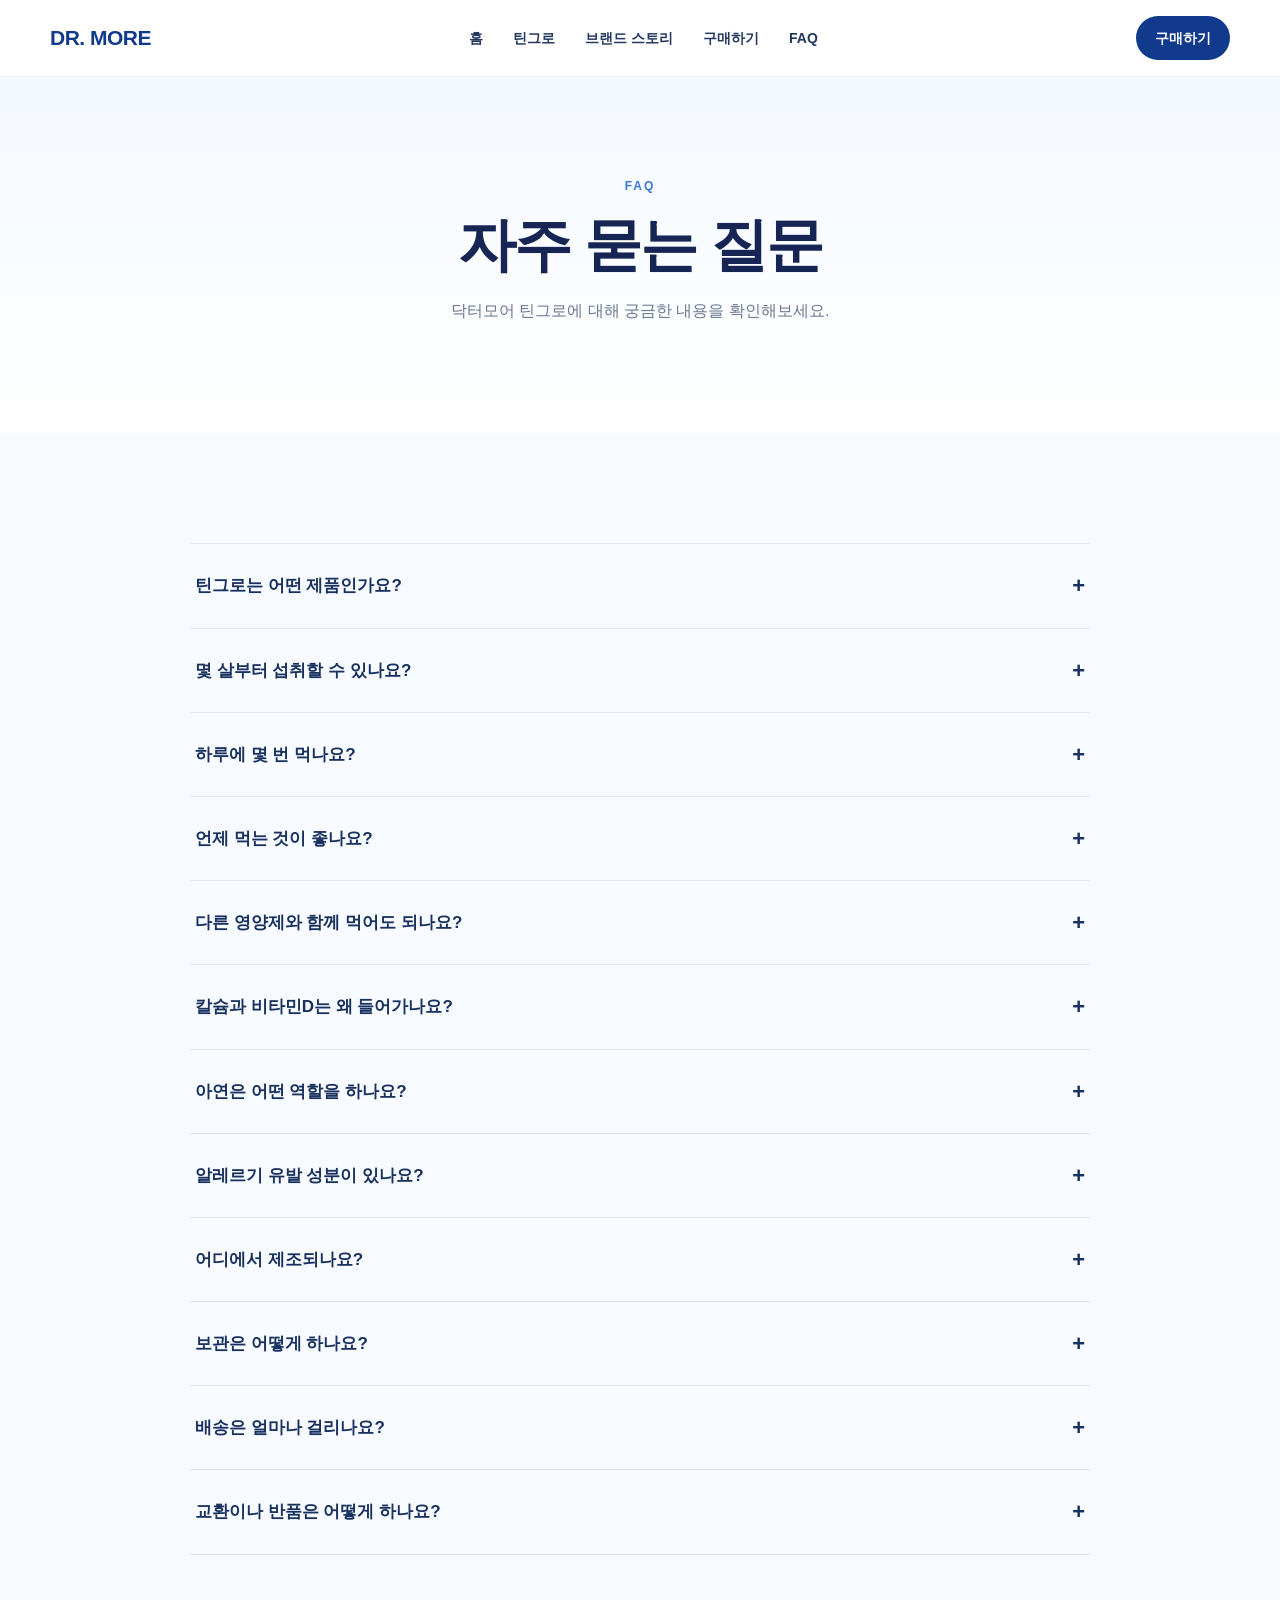
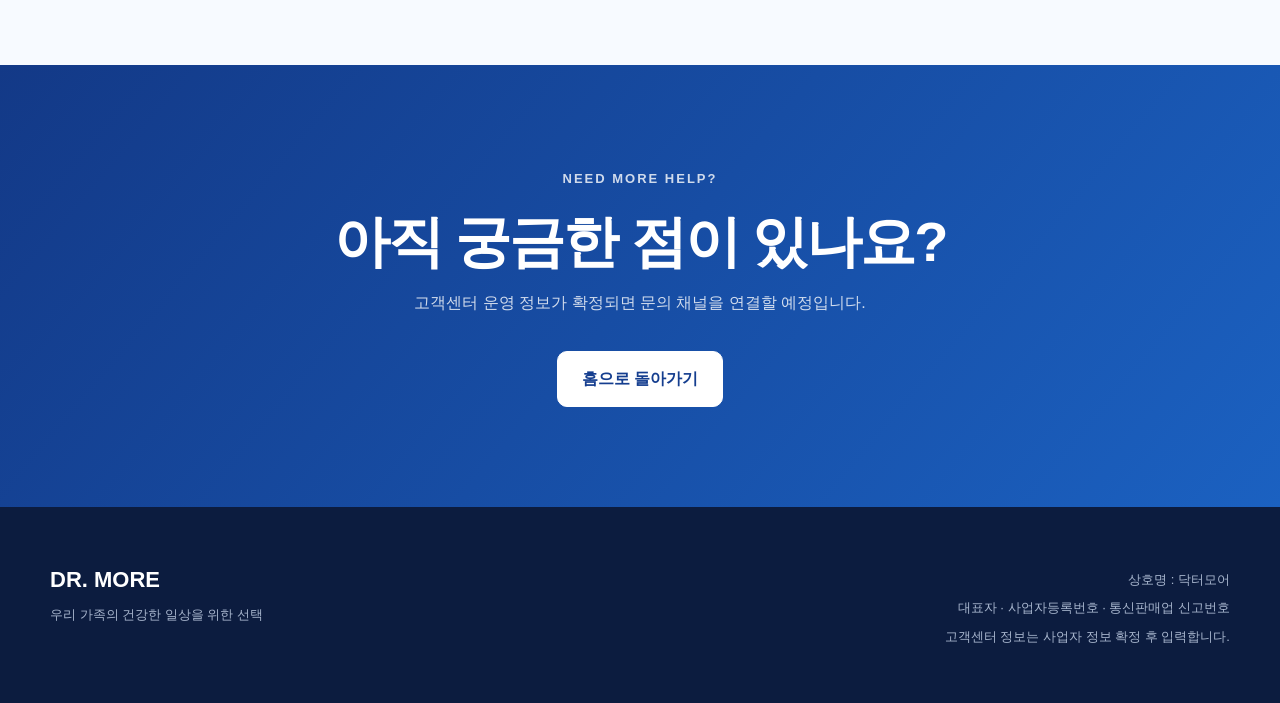
==== faq.html @ 8f348747 "Add files via upload" ====
<!DOCTYPE html>
<html lang="ko">
<head>
    <meta charset="UTF-8" />
    <meta name="viewport" content="width=device-width, initial-scale=1.0" />

    <title>FAQ | 닥터모어 틴그로</title>

    <link rel="stylesheet" href="style.css" />
</head>

<body>

<!-- =========================
     HEADER
========================= -->
<header class="header">

    <div class="container nav">

        <a href="index.html" class="logo">
            DR. MORE
        </a>

        <nav class="nav-menu">
            <a href="index.html">홈</a>
            <a href="product.html">틴그로</a>
            <a href="brand.html">브랜드 스토리</a>
            <a href="shop.html">구매하기</a>
            <a href="faq.html">FAQ</a>
        </nav>

        <a href="shop.html" class="nav-buy">
            구매하기
        </a>

    </div>

</header>


<!-- =========================
     FAQ HERO
========================= -->
<section class="section faq-hero">

    <div class="container narrow">

        <div class="section-heading">

      <span class="section-label">
        FAQ
      </span>

            <h1>
                자주 묻는 질문
            </h1>

            <p>
                닥터모어 틴그로에 대해 궁금한 내용을 확인해보세요.
            </p>

        </div>

    </div>

</section>


<!-- =========================
     FAQ LIST
========================= -->
<section class="section faq-section">

    <div class="container narrow">

        <div class="faq-list">


            <div class="faq-item">

                <button class="faq-question">
                    틴그로는 어떤 제품인가요?
                    <span>+</span>
                </button>

                <div class="faq-answer">
                    <p>
                        틴그로는 성장기 어린이와 청소년의 일상적인 영양 관리를 위해
                        칼슘, 비타민D, 아연 등의 영양소를 고려해 설계한 제품입니다.
                        실제 제품의 기능성과 표시 문구는 최종 배합과 허가 기준에 따라 안내됩니다.
                    </p>
                </div>

            </div>


            <div class="faq-item">

                <button class="faq-question">
                    몇 살부터 섭취할 수 있나요?
                    <span>+</span>
                </button>

                <div class="faq-answer">
                    <p>
                        섭취 가능 연령은 최종 제품의 표시사항과 섭취 기준에 따라 달라질 수 있습니다.
                        출시 후 제품 패키지에 기재된 섭취 대상을 확인해주세요.
                    </p>
                </div>

            </div>


            <div class="faq-item">

                <button class="faq-question">
                    하루에 몇 번 먹나요?
                    <span>+</span>
                </button>

                <div class="faq-answer">
                    <p>
                        제품에 표시된 1일 섭취량 및 섭취 방법을 따라주세요.
                        최종 제품 규격이 확정되면 정확한 섭취 횟수를 안내할 예정입니다.
                    </p>
                </div>

            </div>


            <div class="faq-item">

                <button class="faq-question">
                    언제 먹는 것이 좋나요?
                    <span>+</span>
                </button>

                <div class="faq-answer">
                    <p>
                        제품의 섭취 기준에 따라 드시는 것이 가장 중요합니다.
                        일반적으로는 매일 일정한 시간에 꾸준히 섭취하는 것이
                        생활 루틴을 만들기 편리합니다.
                    </p>
                </div>

            </div>


            <div class="faq-item">

                <button class="faq-question">
                    다른 영양제와 함께 먹어도 되나요?
                    <span>+</span>
                </button>

                <div class="faq-answer">
                    <p>
                        함께 섭취하는 제품의 영양성분이 중복될 수 있으므로
                        각 제품의 영양정보를 확인해주세요.
                        특정 질환이 있거나 약을 복용 중인 경우에는
                        전문가와 상담하는 것이 좋습니다.
                    </p>
                </div>

            </div>


            <div class="faq-item">

                <button class="faq-question">
                    칼슘과 비타민D는 왜 들어가나요?
                    <span>+</span>
                </button>

                <div class="faq-answer">
                    <p>
                        칼슘은 뼈와 치아 형성에 필요한 영양소이며,
                        비타민D는 칼슘과 인의 흡수와 이용에 필요합니다.
                        정확한 함량은 최종 제품 정보를 확인해주세요.
                    </p>
                </div>

            </div>


            <div class="faq-item">

                <button class="faq-question">
                    아연은 어떤 역할을 하나요?
                    <span>+</span>
                </button>

                <div class="faq-answer">
                    <p>
                        아연은 정상적인 면역 기능과 정상적인 세포분열에 필요한 영양소입니다.
                    </p>
                </div>

            </div>


            <div class="faq-item">

                <button class="faq-question">
                    알레르기 유발 성분이 있나요?
                    <span>+</span>
                </button>

                <div class="faq-answer">
                    <p>
                        알레르기 관련 정보는 최종 원료 구성과 제조 공정에 따라 달라질 수 있습니다.
                        제품 출시 후 패키지에 표시된 원재료 및 알레르기 유발 물질 정보를
                        반드시 확인해주세요.
                    </p>
                </div>

            </div>


            <div class="faq-item">

                <button class="faq-question">
                    어디에서 제조되나요?
                    <span>+</span>
                </button>

                <div class="faq-answer">
                    <p>
                        최종 OEM 제조사가 확정되면 제조원과 생산 정보를 안내할 예정입니다.
                    </p>
                </div>

            </div>


            <div class="faq-item">

                <button class="faq-question">
                    보관은 어떻게 하나요?
                    <span>+</span>
                </button>

                <div class="faq-answer">
                    <p>
                        직사광선을 피하고 서늘하고 건조한 곳에 보관해주세요.
                        정확한 보관 방법은 최종 제품 표시사항에 따라 안내됩니다.
                    </p>
                </div>

            </div>


            <div class="faq-item">

                <button class="faq-question">
                    배송은 얼마나 걸리나요?
                    <span>+</span>
                </button>

                <div class="faq-answer">
                    <p>
                        일반적으로 결제 완료 후 순차적으로 출고되며,
                        지역과 택배사 상황에 따라 배송 일정이 달라질 수 있습니다.
                        실제 운영 정책이 확정되면 구체적인 배송 안내를 업데이트해주세요.
                    </p>
                </div>

            </div>


            <div class="faq-item">

                <button class="faq-question">
                    교환이나 반품은 어떻게 하나요?
                    <span>+</span>
                </button>

                <div class="faq-answer">
                    <p>
                        교환 및 반품 가능 여부는 상품 상태와 구매 시점에 따라 달라질 수 있습니다.
                        실제 판매를 시작하기 전 전자상거래 관련 기준에 맞춘
                        교환·반품 정책을 반드시 추가해주세요.
                    </p>
                </div>

            </div>


        </div>

    </div>

</section>


<!-- =========================
     CONTACT CTA
========================= -->
<section class="buy-section">

    <div class="container buy-content">

    <span>
      NEED MORE HELP?
    </span>

        <h2>
            아직 궁금한 점이 있나요?
        </h2>

        <p>
            고객센터 운영 정보가 확정되면 문의 채널을 연결할 예정입니다.
        </p>

        <a href="index.html" class="buy-button">
            홈으로 돌아가기
        </a>

    </div>

</section>


<!-- =========================
     FOOTER
========================= -->
<footer class="footer">

    <div class="container footer-grid">

        <div>

            <strong class="footer-logo">
                DR. MORE
            </strong>

            <p>
                우리 가족의 건강한 일상을 위한 선택
            </p>

        </div>


        <div class="footer-info">

            <p>
                상호명 : 닥터모어
            </p>

            <p>
                대표자 · 사업자등록번호 · 통신판매업 신고번호
            </p>

            <p>
                고객센터 정보는 사업자 정보 확정 후 입력합니다.
            </p>

        </div>

    </div>

</footer>


<script src="script.js"></script>

</body>
</html>
---- style.css ----
/* =========================================================
   RESET
========================================================= */

* {
    margin: 0;
    padding: 0;
    box-sizing: border-box;
}

html {
    scroll-behavior: smooth;
}

body {
    font-family:
            Pretendard,
            -apple-system,
            BlinkMacSystemFont,
            "Segoe UI",
            sans-serif;

    color: #172554;
    background: #ffffff;
    line-height: 1.6;
}

a {
    text-decoration: none;
    color: inherit;
}

button,
select,
input,
textarea {
    font: inherit;
}

button {
    cursor: pointer;
}

img {
    max-width: 100%;
    display: block;
}

.container {
    width: min(1180px, calc(100% - 40px));
    margin: 0 auto;
}

.narrow {
    max-width: 900px;
    margin: 0 auto;
}


/* =========================================================
   HEADER / NAVIGATION
========================================================= */

.header {
    position: sticky;
    top: 0;
    z-index: 1000;

    background: rgba(255, 255, 255, 0.96);
    backdrop-filter: blur(14px);

    border-bottom: 1px solid #e8eef7;
}

.nav {
    min-height: 76px;

    display: flex;
    align-items: center;
    justify-content: space-between;

    gap: 24px;
}

.logo {
    font-size: 21px;
    font-weight: 900;
    letter-spacing: -0.5px;

    color: #123a8c;

    white-space: nowrap;
}

.nav-menu {
    display: flex;
    align-items: center;

    gap: 30px;

    font-size: 14px;
    font-weight: 700;
}

.nav-menu a {
    position: relative;

    color: #24395f;

    transition: 0.2s ease;
}

.nav-menu a:hover {
    color: #2f6edc;
}

.nav-menu a::after {
    content: "";

    position: absolute;
    left: 0;
    bottom: -6px;

    width: 0;
    height: 2px;

    background: #2f6edc;

    transition: width 0.2s ease;
}

.nav-menu a:hover::after {
    width: 100%;
}

.nav-buy {
    padding: 11px 19px;

    border-radius: 999px;

    background: #123a8c;
    color: white;

    font-size: 14px;
    font-weight: 800;

    white-space: nowrap;

    transition: 0.2s ease;
}

.nav-buy:hover {
    background: #0d2f77;
}


/* =========================================================
   COMMON SECTION
========================================================= */

.section {
    padding: 110px 0;
}

.section-heading {
    margin-bottom: 60px;

    text-align: center;
}

.section-label {
    display: block;

    margin-bottom: 14px;

    color: #3779d6;

    font-size: 12px;
    font-weight: 900;

    letter-spacing: 2px;
}

.section-heading h1,
.section-heading h2,
.recommend-section h2,
.package-info h2,
.shop-product-info h2 {
    line-height: 1.2;
    letter-spacing: -2px;
}

.section-heading h1 {
    font-size: clamp(40px, 5vw, 58px);
}

.section-heading h2,
.recommend-section h2,
.package-info h2 {
    font-size: clamp(32px, 4vw, 48px);
}

.section-heading h2 span {
    color: #1763c7;
}

.section-heading p {
    margin-top: 18px;

    color: #6b7891;

    font-size: 16px;
}


/* =========================================================
   BUTTONS
========================================================= */

.btn-primary,
.btn-secondary,
.buy-button,
.cart-button,
.purchase-button {
    display: inline-flex;
    align-items: center;
    justify-content: center;

    min-height: 50px;

    padding: 14px 24px;

    border-radius: 10px;

    font-weight: 800;

    transition: 0.2s ease;
}

.btn-primary {
    border: 1px solid #123a8c;

    background: #123a8c;
    color: white;
}

.btn-primary:hover {
    background: #0d2f77;
}

.btn-secondary {
    border: 1px solid #aac4ea;

    background: white;
    color: #123a8c;
}

.btn-secondary:hover {
    background: #f4f8ff;
}


/* =========================================================
   HERO
========================================================= */

.hero {
    overflow: hidden;

    background:
            radial-gradient(
                    circle at 80% 30%,
                    #d9ebff 0%,
                    transparent 35%
            ),
            linear-gradient(
                    135deg,
                    #f9fcff,
                    #eaf4ff
            );
}

.hero-grid {
    min-height: 670px;

    display: grid;
    grid-template-columns: 1.05fr 0.95fr;

    align-items: center;

    gap: 80px;
}

.hero-copy {
    padding: 40px 0;
}

.eyebrow {
    display: inline-block;

    margin-bottom: 20px;

    font-size: 13px;
    font-weight: 800;

    letter-spacing: 2px;

    color: #3477d8;
}

.hero h1 {
    font-size: clamp(42px, 6vw, 70px);

    line-height: 1.08;

    letter-spacing: -3px;
}

.hero h1 span {
    color: #1763c7;
}

.hero-description {
    max-width: 560px;

    margin-top: 25px;

    font-size: 18px;

    color: #53627f;
}

.hero-points {
    margin-top: 35px;

    display: flex;
    flex-wrap: wrap;

    gap: 30px;
}

.hero-points div {
    display: flex;
    flex-direction: column;
}

.hero-points strong {
    font-size: 12px;

    color: #226bd3;
}

.hero-points span {
    margin-top: 3px;

    font-size: 14px;

    color: #53627f;
}

.hero-buttons {
    margin-top: 38px;

    display: flex;
    flex-wrap: wrap;

    gap: 12px;
}


/* =========================================================
   PRODUCT MOCKUP
========================================================= */

.hero-product {
    display: flex;
    align-items: center;
    justify-content: center;
}

.product-card {
    width: 340px;
    height: 465px;

    position: relative;

    padding: 30px;

    border-radius: 18px;

    background: white;

    box-shadow:
            0 30px 70px rgba(31, 74, 138, 0.18);
}

.brand-small {
    font-size: 13px;
    font-weight: 900;

    color: #14408f;
}

.product-name {
    margin-top: 55px;

    font-size: 47px;
    font-weight: 900;

    letter-spacing: -2px;

    color: #164ea7;
}

.product-korean {
    font-size: 18px;
    font-weight: 700;

    color: #35537d;
}

.growth-graphic {
    position: absolute;

    right: 25px;
    bottom: 65px;

    display: flex;
    align-items: flex-end;

    gap: 12px;
}

.giraffe {
    font-size: 130px;
}

.height-line {
    height: 210px;

    display: flex;
    flex-direction: column;
    justify-content: space-around;

    border-left: 3px solid #76a6df;
}

.height-line span {
    display: block;

    width: 18px;
    height: 2px;

    background: #76a6df;
}

.product-bottom {
    position: absolute;

    left: 30px;
    bottom: 25px;

    color: #6682a6;

    font-size: 12px;
}


/* =========================================================
   PROBLEM
========================================================= */

.problem-section {
    background: #ffffff;
}

.problem-grid {
    display: grid;
    grid-template-columns: repeat(4, 1fr);

    gap: 18px;
}

.problem-card {
    padding: 34px 25px;

    text-align: center;

    border: 1px solid #edf2fb;
    border-radius: 18px;

    background: #f7faff;

    transition: 0.2s ease;
}

.problem-card:hover {
    transform: translateY(-4px);

    box-shadow:
            0 16px 34px rgba(30, 72, 130, 0.08);
}

.problem-icon {
    margin-bottom: 18px;

    font-size: 42px;
}

.problem-card h3 {
    font-size: 18px;
}

.problem-card p {
    margin-top: 8px;

    color: #6d7890;

    font-size: 14px;
}


/* =========================================================
   INTRO
========================================================= */

.intro-section {
    background:
            linear-gradient(
                    180deg,
                    #f5f9ff,
                    white
            );
}

.intro-feature-grid {
    display: grid;
    grid-template-columns: repeat(3, 1fr);

    gap: 20px;
}

.intro-feature {
    padding: 30px;

    border-radius: 18px;

    background: white;

    box-shadow:
            0 15px 40px rgba(30, 73, 128, 0.07);

    text-align: center;
}

.intro-feature div {
    color: #1f67ca;

    font-weight: 900;
}

.intro-feature strong {
    display: block;

    margin-top: 8px;

    font-size: 18px;
}

.intro-feature span {
    display: block;

    margin-top: 6px;

    font-size: 14px;

    color: #73809a;
}


/* =========================================================
   INGREDIENTS
========================================================= */

.ingredient-grid {
    display: grid;
    grid-template-columns: repeat(4, 1fr);

    gap: 18px;
}

.ingredient-card {
    padding: 30px;

    border: 1px solid #e9eff9;
    border-radius: 20px;

    background: white;

    transition: 0.2s ease;
}

.ingredient-card:hover {
    transform: translateY(-4px);

    box-shadow:
            0 16px 36px rgba(30, 73, 128, 0.08);
}

.ingredient-visual {
    height: 120px;

    display: grid;
    place-items: center;

    margin-bottom: 25px;

    border-radius: 14px;

    background: #eff6ff;

    font-size: 55px;
}

.ingredient-number {
    color: #2f74d6;

    font-size: 12px;
    font-weight: 900;
}

.ingredient-card h3 {
    margin-top: 6px;

    font-size: 21px;
}

.ingredient-card p {
    margin-top: 10px;

    color: #6d7890;

    font-size: 14px;
}

.ingredient-note {
    margin-top: 22px;

    text-align: center;

    font-size: 12px;

    color: #94a0b5;
}


/* =========================================================
   BENEFITS
========================================================= */

.benefit-section {
    background: #f7faff;
}

.benefit-grid {
    display: grid;
    grid-template-columns: repeat(4, 1fr);

    gap: 20px;
}

.benefit-card {
    padding: 34px;

    border: 1px solid #e5edf9;
    border-radius: 18px;

    background: white;

    transition: 0.2s ease;
}

.benefit-card:hover {
    transform: translateY(-4px);

    box-shadow:
            0 16px 36px rgba(30, 73, 128, 0.08);
}

.benefit-icon {
    width: 56px;
    height: 56px;

    display: grid;
    place-items: center;

    margin-bottom: 22px;

    border-radius: 50%;

    background: #eaf3ff;

    color: #1763c7;

    font-weight: 900;
}

.benefit-card h3 {
    font-size: 18px;
}

.benefit-card p {
    margin-top: 10px;

    font-size: 14px;

    color: #6b7891;
}


/* =========================================================
   RECOMMEND
========================================================= */

.recommend-grid {
    display: grid;
    grid-template-columns: 1fr 1fr;

    gap: 70px;

    align-items: center;
}

.check-list {
    margin-top: 35px;

    list-style: none;
}

.check-list li {
    position: relative;

    margin: 18px 0;

    padding-left: 34px;

    color: #485875;
}

.check-list li::before {
    content: "✓";

    position: absolute;
    left: 0;
    top: 2px;

    width: 24px;
    height: 24px;

    display: grid;
    place-items: center;

    border-radius: 50%;

    background: #e8f2ff;

    color: #1763c7;

    font-size: 12px;
    font-weight: 900;
}

.recommend-photo {
    min-height: 400px;

    display: grid;
    place-items: center;

    border-radius: 25px;

    background:
            linear-gradient(
                    145deg,
                    #e8f3ff,
                    #f7fbff
            );
}

.child-illustration {
    position: relative;
}

.kid {
    font-size: 110px;
}

.kid-two {
    margin-left: -20px;
}

.height-arrow {
    position: absolute;

    right: -45px;
    top: -40px;

    font-size: 90px;

    color: #4c8ee0;
}


/* =========================================================
   HOW TO
========================================================= */

.how-section {
    background: #f7faff;
}

.how-grid {
    display: grid;
    grid-template-columns: repeat(3, 1fr);

    gap: 20px;
}

.how-card {
    padding: 35px;

    border: 1px solid #e3ebf8;
    border-radius: 20px;

    background: white;
}

.how-card strong {
    color: #2e71ce;

    font-size: 26px;
}

.how-card h3 {
    margin-top: 20px;
}

.how-card p {
    margin-top: 10px;

    color: #6d7890;

    font-size: 14px;
}


/* =========================================================
   PACKAGE / PRODUCT INFORMATION
========================================================= */

.package-grid {
    display: grid;
    grid-template-columns: 0.8fr 1.2fr;

    gap: 80px;

    align-items: center;
}

.package-product {
    display: flex;
    justify-content: center;
}

.package-box {
    width: 270px;
    height: 390px;

    position: relative;

    padding: 28px;

    border-radius: 16px;

    background: white;

    box-shadow:
            0 25px 70px rgba(30, 65, 120, 0.18);
}

.package-brand {
    display: block;

    color: #164794;

    font-size: 12px;
    font-weight: 900;
}

.package-box strong {
    display: block;

    margin-top: 50px;

    color: #1554af;

    font-size: 36px;
}

.package-box > span:nth-of-type(2) {
    font-weight: 700;
}

.package-giraffe {
    position: absolute;

    right: 25px;
    bottom: 20px;

    font-size: 120px;
}

.info-row {
    display: flex;
    justify-content: space-between;

    gap: 30px;

    padding: 18px 0;

    border-bottom: 1px solid #edf1f7;
}

.info-row span {
    color: #7b879b;
}

.info-row strong {
    text-align: right;

    font-size: 14px;
}


/* =========================================================
   FAQ
========================================================= */

.faq-hero {
    padding: 100px 0 50px;

    background:
            linear-gradient(
                    180deg,
                    #f4f9ff,
                    #ffffff
            );
}

.faq-section {
    background: #f7faff;
}

.faq-list {
    border-top: 1px solid #dfe7f3;
}

.faq-item {
    border-bottom: 1px solid #dfe7f3;
}

.faq-question {
    width: 100%;

    display: flex;
    align-items: center;
    justify-content: space-between;

    padding: 24px 5px;

    border: 0;

    background: transparent;

    color: #18315f;

    text-align: left;

    font-size: 17px;
    font-weight: 700;
}

.faq-question span {
    font-size: 22px;

    transition: 0.2s ease;
}

.faq-answer {
    display: none;

    padding: 0 5px 25px;

    color: #67758f;
}

.faq-item.active .faq-answer {
    display: block;
}

.faq-item.active .faq-question span {
    transform: rotate(45deg);
}


/* =========================================================
   SHOP HERO
========================================================= */

.shop-hero {
    padding: 100px 0 50px;

    background:
            linear-gradient(
                    180deg,
                    #f5f9ff,
                    #ffffff
            );
}


/* =========================================================
   SHOP
========================================================= */

.shop-grid {
    display: grid;
    grid-template-columns: 1fr 1fr;

    gap: 80px;

    align-items: center;
}

.shop-product-image {
    min-height: 550px;

    display: grid;
    place-items: center;

    padding: 40px;

    border-radius: 25px;

    background: #f2f7ff;
}

.shop-package {
    width: 310px;
    height: 440px;

    position: relative;

    padding: 30px;

    border-radius: 16px;

    background: white;

    box-shadow:
            0 25px 70px rgba(30, 65, 120, 0.18);
}

.shop-package strong {
    display: block;

    margin-top: 70px;

    font-size: 43px;

    color: #1651a9;
}

.shop-korean {
    display: block;

    font-size: 18px;
    font-weight: 700;

    color: #415d87;
}

.shop-giraffe {
    position: absolute;

    right: 25px;
    bottom: 20px;

    font-size: 130px;
}

.shop-product-info h2 {
    font-size: clamp(38px, 4vw, 52px);
}

.shop-description {
    margin-top: 10px;

    color: #6c7890;
}

.shop-rating {
    margin-top: 20px;

    color: #ffb400;
}

.shop-rating span {
    margin-left: 8px;

    color: #8090a8;

    font-size: 13px;
}

.shop-price {
    margin-top: 25px;

    display: flex;
    align-items: center;
    flex-wrap: wrap;

    gap: 14px;
}

.original-price {
    text-decoration: line-through;

    color: #9aa5b7;
}

.shop-price strong {
    font-size: 30px;

    color: #153f8c;
}

.shop-divider {
    height: 1px;

    margin: 30px 0;

    background: #e8edf5;
}

.shop-option {
    margin-bottom: 25px;
}

.shop-option label {
    display: block;

    margin-bottom: 10px;

    font-weight: 700;
}

.shop-option select {
    width: 100%;

    padding: 15px;

    border: 1px solid #dbe4f0;
    border-radius: 10px;

    background: white;
}

.quantity-box {
    width: 140px;

    display: flex;
    align-items: center;
    justify-content: space-between;

    overflow: hidden;

    border: 1px solid #dbe4f0;
    border-radius: 10px;
}

.quantity-box button {
    width: 42px;
    height: 42px;

    border: 0;

    background: #f6f9fd;

    font-size: 20px;
}

.shipping-info {
    margin-top: 30px;

    padding: 20px;

    border-radius: 12px;

    background: #f7faff;
}

.shipping-info div {
    display: flex;
    justify-content: space-between;

    gap: 20px;

    padding: 7px 0;
}

.shipping-info span {
    color: #7b879d;
}

.shipping-info strong {
    font-size: 14px;

    text-align: right;
}

.shop-buttons {
    margin-top: 30px;

    display: grid;
    grid-template-columns: 1fr 1fr;

    gap: 12px;
}

.cart-button {
    border: 1px solid #164795;

    background: white;

    color: #164795;
}

.cart-button:hover {
    background: #f5f9ff;
}

.purchase-button {
    border: 1px solid #153f8c;

    background: #153f8c;

    color: white;
}

.purchase-button:hover {
    background: #0d2f77;
}


/* =========================================================
   SHOP PACKAGE OPTIONS
========================================================= */

.package-option-grid {
    display: grid;
    grid-template-columns: repeat(3, 1fr);

    gap: 20px;
}

.package-option-card {
    padding: 35px;

    text-align: center;

    border: 1px solid #e3eaf5;
    border-radius: 18px;

    background: white;
}

.package-option-card span {
    color: #3476d1;

    font-size: 12px;
    font-weight: 900;
}

.package-option-card h3 {
    margin-top: 10px;

    font-size: 22px;
}

.package-option-card strong {
    display: block;

    margin-top: 15px;

    font-size: 25px;

    color: #173f8c;
}

.package-option-card p {
    margin-top: 10px;

    color: #7a879c;

    font-size: 14px;
}

.package-option-card.popular {
    border: 2px solid #2a6fd0;

    transform: translateY(-8px);

    box-shadow:
            0 18px 40px rgba(34, 91, 170, 0.12);
}


/* =========================================================
   SHOP NOTICE
========================================================= */

.shop-notice {
    background: #f7faff;
}

.notice-list {
    border-top: 1px solid #dfe7f3;
}

.notice-list > div {
    padding: 25px 5px;

    border-bottom: 1px solid #dfe7f3;
}

.notice-list p {
    margin-top: 7px;

    color: #6d7890;

    font-size: 14px;
}


/* =========================================================
   BUY CTA
========================================================= */

.buy-section {
    padding: 100px 0;

    background:
            linear-gradient(
                    130deg,
                    #133987,
                    #1b61c1
            );

    color: white;

    text-align: center;
}

.buy-content > span {
    font-size: 13px;
    font-weight: 900;

    letter-spacing: 2px;

    opacity: 0.8;
}

.buy-content h2 {
    margin-top: 18px;

    font-size: clamp(36px, 5vw, 56px);

    line-height: 1.2;

    letter-spacing: -2px;
}

.buy-content p {
    margin-top: 15px;

    opacity: 0.8;
}

.buy-button {
    margin-top: 35px;

    border: 1px solid white;

    background: white;

    color: #153e8f;
}

.buy-button:hover {
    background: #edf4ff;
}


/* =========================================================
   FOOTER
========================================================= */

.footer {
    padding: 55px 0;

    background: #0c1c3f;

    color: #a7b5cd;
}

.footer-grid {
    display: flex;
    justify-content: space-between;

    gap: 30px;
}

.footer-logo {
    font-size: 22px;

    color: white;
}

.footer p {
    margin-top: 8px;

    font-size: 13px;
}

.footer-info {
    text-align: right;
}


/* =========================================================
   TABLET
========================================================= */

@media (max-width: 900px) {

    .nav {
        min-height: 70px;
    }

    .nav-menu {
        display: none;
    }

    .hero-grid {
        grid-template-columns: 1fr;

        gap: 30px;

        padding: 70px 0;
    }

    .hero-copy {
        text-align: center;
    }

    .hero-description {
        margin-left: auto;
        margin-right: auto;
    }

    .hero-points,
    .hero-buttons {
        justify-content: center;
    }

    .problem-grid,
    .ingredient-grid,
    .benefit-grid {
        grid-template-columns: repeat(2, 1fr);
    }

    .recommend-grid,
    .package-grid,
    .shop-grid {
        grid-template-columns: 1fr;
    }

    .how-grid,
    .intro-feature-grid {
        grid-template-columns: 1fr;
    }

    .package-option-grid {
        grid-template-columns: 1fr;
    }

    .package-option-card.popular {
        transform: none;
    }

    .shop-product-info {
        max-width: 650px;

        margin: 0 auto;
    }
}


/* =========================================================
   MOBILE
========================================================= */

@media (max-width: 560px) {

    .container {
        width: min(100% - 24px, 1180px);
    }

    .section {
        padding: 75px 0;
    }

    .nav-buy {
        padding: 9px 14px;

        font-size: 13px;
    }

    .logo {
        font-size: 18px;
    }

    .hero {
        background:
                linear-gradient(
                        180deg,
                        #f9fcff,
                        #eaf4ff
                );
    }

    .hero h1 {
        font-size: 42px;

        letter-spacing: -2px;
    }

    .hero-description {
        font-size: 16px;
    }

    .hero-points {
        flex-direction: column;

        gap: 14px;
    }

    .hero-buttons {
        flex-direction: column;
    }

    .hero-buttons a {
        width: 100%;
    }

    .problem-grid,
    .ingredient-grid,
    .benefit-grid {
        grid-template-columns: 1fr;
    }

    .product-card {
        width: 280px;
        height: 400px;
    }

    .giraffe {
        font-size: 100px;
    }

    .recommend-photo {
        min-height: 300px;
    }

    .kid {
        font-size: 80px;
    }

    .height-arrow {
        right: -25px;

        font-size: 65px;
    }

    .shop-product-image {
        min-height: 420px;

        padding: 20px;
    }

    .shop-package {
        width: 260px;
        height: 380px;
    }

    .shop-giraffe {
        font-size: 105px;
    }

    .shop-buttons {
        grid-template-columns: 1fr;
    }

    .shipping-info div {
        flex-direction: column;

        gap: 3px;
    }

    .shipping-info strong {
        text-align: left;
    }

    .info-row {
        flex-direction: column;

        gap: 5px;
    }

    .info-row strong {
        text-align: left;
    }

    .footer-grid {
        flex-direction: column;
    }

    .footer-info {
        text-align: left;
    }
}
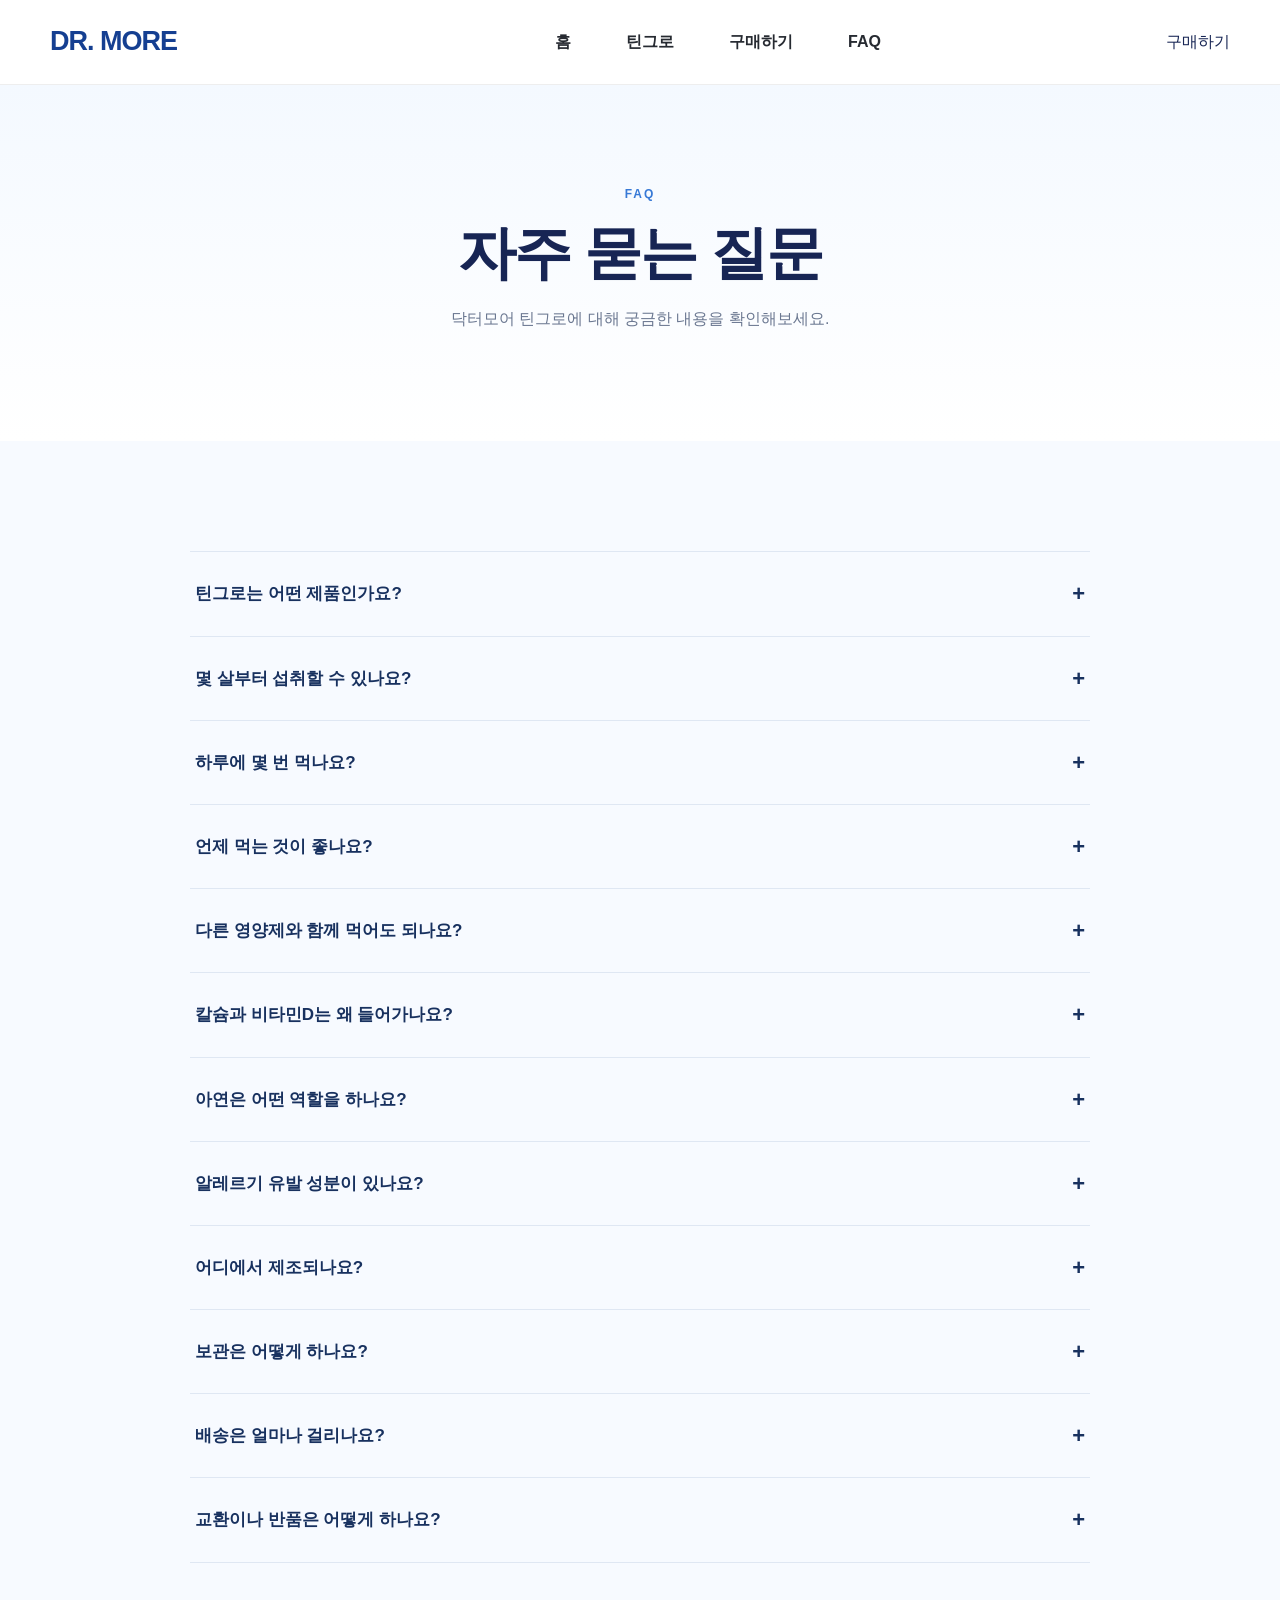
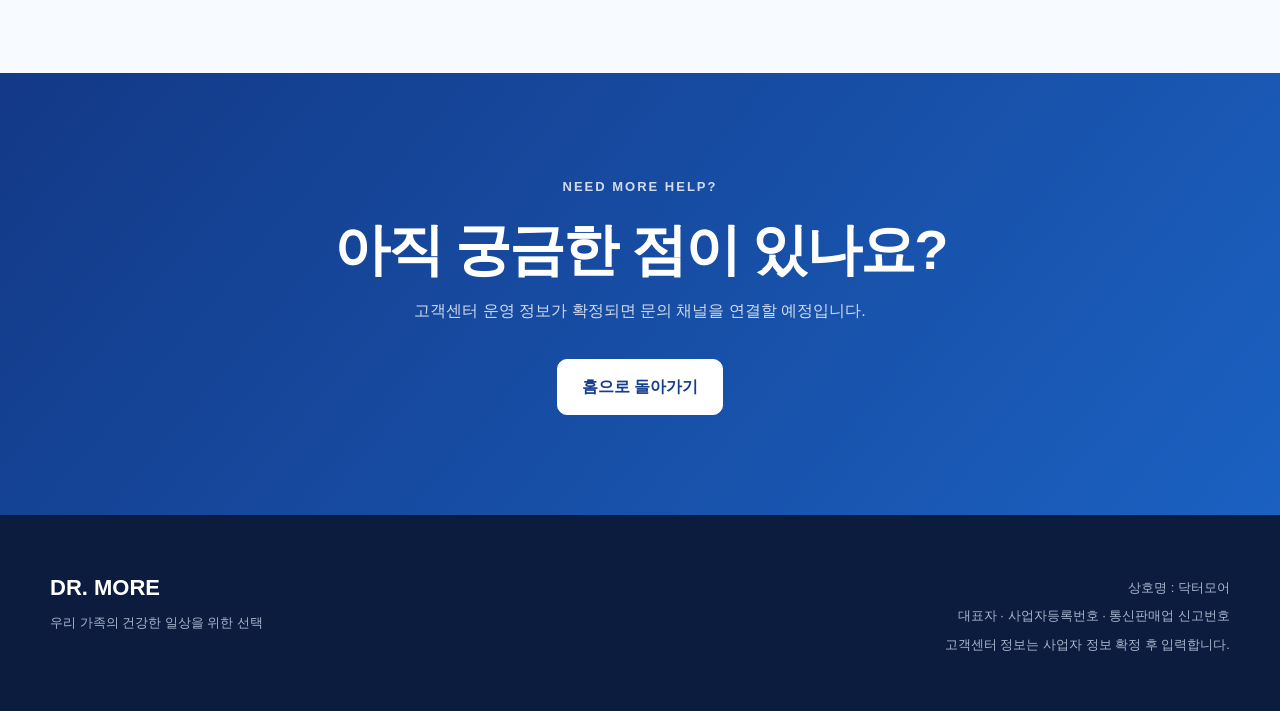
==== commit 34dd11b6: "Deleted 브랜드스토리" ====
--- a/faq.html
+++ b/faq.html
@@ -25,7 +25,6 @@
         <nav class="nav-menu">
             <a href="index.html">홈</a>
             <a href="product.html">틴그로</a>
-            <a href="brand.html">브랜드 스토리</a>
             <a href="shop.html">구매하기</a>
             <a href="faq.html">FAQ</a>
         </nav>
@@ -366,4 +365,4 @@
 <script src="script.js"></script>
 
 </body>
-</html>+</html>
--- a/style.css
+++ b/style.css
@@ -56,101 +56,356 @@
     margin: 0 auto;
 }
 
-
-/* =========================================================
-   HEADER / NAVIGATION
+/* =========================================================
+   HEADER
 ========================================================= */
 
 .header {
-    position: sticky;
-    top: 0;
-    z-index: 1000;
-
-    background: rgba(255, 255, 255, 0.96);
-    backdrop-filter: blur(14px);
-
-    border-bottom: 1px solid #e8eef7;
-}
+  position: sticky;
+  top: 0;
+  z-index: 1000;
+
+  width: 100%;
+
+  background: rgba(255, 255, 255, 0.97);
+
+  border-bottom: 1px solid #eeeeee;
+
+  backdrop-filter: blur(12px);
+}
+
+
+/* =========================================================
+   NAV
+========================================================= */
 
 .nav {
-    min-height: 76px;
+  height: 84px;
+
+  display: grid;
+
+  grid-template-columns:
+    220px
+    1fr
+    auto;
+
+  align-items: center;
+
+  gap: 30px;
+}
+
+
+/* =========================================================
+   LOGO
+========================================================= */
+
+.logo {
+  font-size: 27px;
+
+  font-weight: 900;
+
+  letter-spacing: -1px;
+
+  color: #153f91;
+
+  white-space: nowrap;
+}
+
+
+/* =========================================================
+   DESKTOP MENU
+========================================================= */
+
+.nav-menu {
+  display: flex;
+
+  align-items: center;
+  justify-content: center;
+
+  gap: 55px;
+
+  font-size: 16px;
+
+  font-weight: 700;
+}
+
+
+.nav-menu a {
+  color: #262a31;
+
+  transition: color 0.2s ease;
+}
+
+
+.nav-menu a:hover {
+  color: #153f91;
+}
+
+
+/* 기존 hover 밑줄 제거 */
+.nav-menu a::after {
+  display: none;
+}
+
+
+/* =========================================================
+   RIGHT ICONS
+========================================================= */
+
+.nav-right {
+  display: flex;
+
+  align-items: center;
+
+  gap: 13px;
+
+  white-space: nowrap;
+}
+
+
+.icon-button {
+  position: relative;
+
+  width: 36px;
+  height: 36px;
+
+  display: flex;
+
+  align-items: center;
+  justify-content: center;
+
+  padding: 0;
+
+  border: 0;
+
+  background: transparent;
+
+  color: #111827;
+
+  cursor: pointer;
+
+  transition: color 0.2s ease;
+}
+
+
+.icon-button:hover {
+  color: #153f91;
+}
+
+
+.icon-button svg {
+  width: 25px;
+  height: 25px;
+
+  fill: none;
+
+  stroke: currentColor;
+
+  stroke-width: 1.7;
+
+  stroke-linecap: round;
+  stroke-linejoin: round;
+}
+
+
+/* =========================================================
+   CART BADGE
+========================================================= */
+
+.cart-count {
+  position: absolute;
+
+  right: -2px;
+  bottom: -1px;
+
+  min-width: 17px;
+  height: 17px;
+
+  padding: 0 4px;
+
+  display: flex;
+
+  align-items: center;
+  justify-content: center;
+
+  border-radius: 50%;
+
+  background: #153f91;
+
+  color: white;
+
+  font-size: 10px;
+
+  font-weight: 800;
+}
+
+
+/* =========================================================
+   MOBILE HAMBURGER
+========================================================= */
+
+.mobile-menu-button {
+  display: none;
+
+  width: 36px;
+  height: 36px;
+
+  padding: 6px;
+
+  border: 0;
+
+  background: transparent;
+
+  cursor: pointer;
+}
+
+
+.mobile-menu-button span {
+  display: block;
+
+  width: 22px;
+  height: 2px;
+
+  margin: 5px auto;
+
+  background: #111827;
+
+  transition: 0.2s ease;
+}
+
+
+/* =========================================================
+   MOBILE DROPDOWN
+========================================================= */
+
+.mobile-menu {
+  display: none;
+
+  flex-direction: column;
+
+  background: white;
+
+  border-top: 1px solid #edf0f5;
+
+  padding: 10px 20px 20px;
+}
+
+
+.mobile-menu a {
+  padding: 17px 4px;
+
+  border-bottom: 1px solid #f0f2f5;
+
+  color: #252a33;
+
+  font-size: 15px;
+
+  font-weight: 700;
+}
+
+
+.mobile-menu a:last-child {
+  border-bottom: none;
+}
+
+
+.mobile-menu.active {
+  display: flex;
+}
+
+
+/* =========================================================
+   TABLET / MOBILE
+========================================================= */
+
+@media (max-width: 850px) {
+
+  .nav {
+    height: 70px;
 
     display: flex;
-    align-items: center;
+
     justify-content: space-between;
 
-    gap: 24px;
-}
-
-.logo {
-    font-size: 21px;
-    font-weight: 900;
-    letter-spacing: -0.5px;
-
-    color: #123a8c;
-
-    white-space: nowrap;
-}
-
-.nav-menu {
-    display: flex;
-    align-items: center;
-
-    gap: 30px;
-
-    font-size: 14px;
-    font-weight: 700;
-}
-
-.nav-menu a {
-    position: relative;
-
-    color: #24395f;
-
-    transition: 0.2s ease;
-}
-
-.nav-menu a:hover {
-    color: #2f6edc;
-}
-
-.nav-menu a::after {
-    content: "";
-
-    position: absolute;
-    left: 0;
-    bottom: -6px;
-
-    width: 0;
-    height: 2px;
-
-    background: #2f6edc;
-
-    transition: width 0.2s ease;
-}
-
-.nav-menu a:hover::after {
-    width: 100%;
-}
-
-.nav-buy {
-    padding: 11px 19px;
-
-    border-radius: 999px;
-
-    background: #123a8c;
-    color: white;
-
-    font-size: 14px;
-    font-weight: 800;
-
-    white-space: nowrap;
-
-    transition: 0.2s ease;
-}
-
-.nav-buy:hover {
-    background: #0d2f77;
+    gap: 10px;
+  }
+
+
+  /* PC 중앙 메뉴 숨기기 */
+
+  .nav-menu {
+    display: none;
+  }
+
+
+  .logo {
+    font-size: 20px;
+
+    letter-spacing: -0.6px;
+  }
+
+
+  .nav-right {
+    margin-left: auto;
+
+    gap: 5px;
+  }
+
+
+  .icon-button {
+    width: 34px;
+    height: 34px;
+  }
+
+
+  .icon-button svg {
+    width: 22px;
+    height: 22px;
+  }
+
+
+  /* 햄버거 버튼 표시 */
+
+  .mobile-menu-button {
+    display: block;
+  }
+
+}
+
+
+/* =========================================================
+   VERY SMALL MOBILE
+========================================================= */
+
+@media (max-width: 400px) {
+
+  .container {
+    width: calc(100% - 24px);
+  }
+
+
+  .logo {
+    font-size: 18px;
+  }
+
+
+  .nav-right {
+    gap: 1px;
+  }
+
+
+  .icon-button,
+  .mobile-menu-button {
+    width: 32px;
+    height: 32px;
+  }
+
+
+  .icon-button svg {
+    width: 20px;
+    height: 20px;
+  }
+
 }
 
 
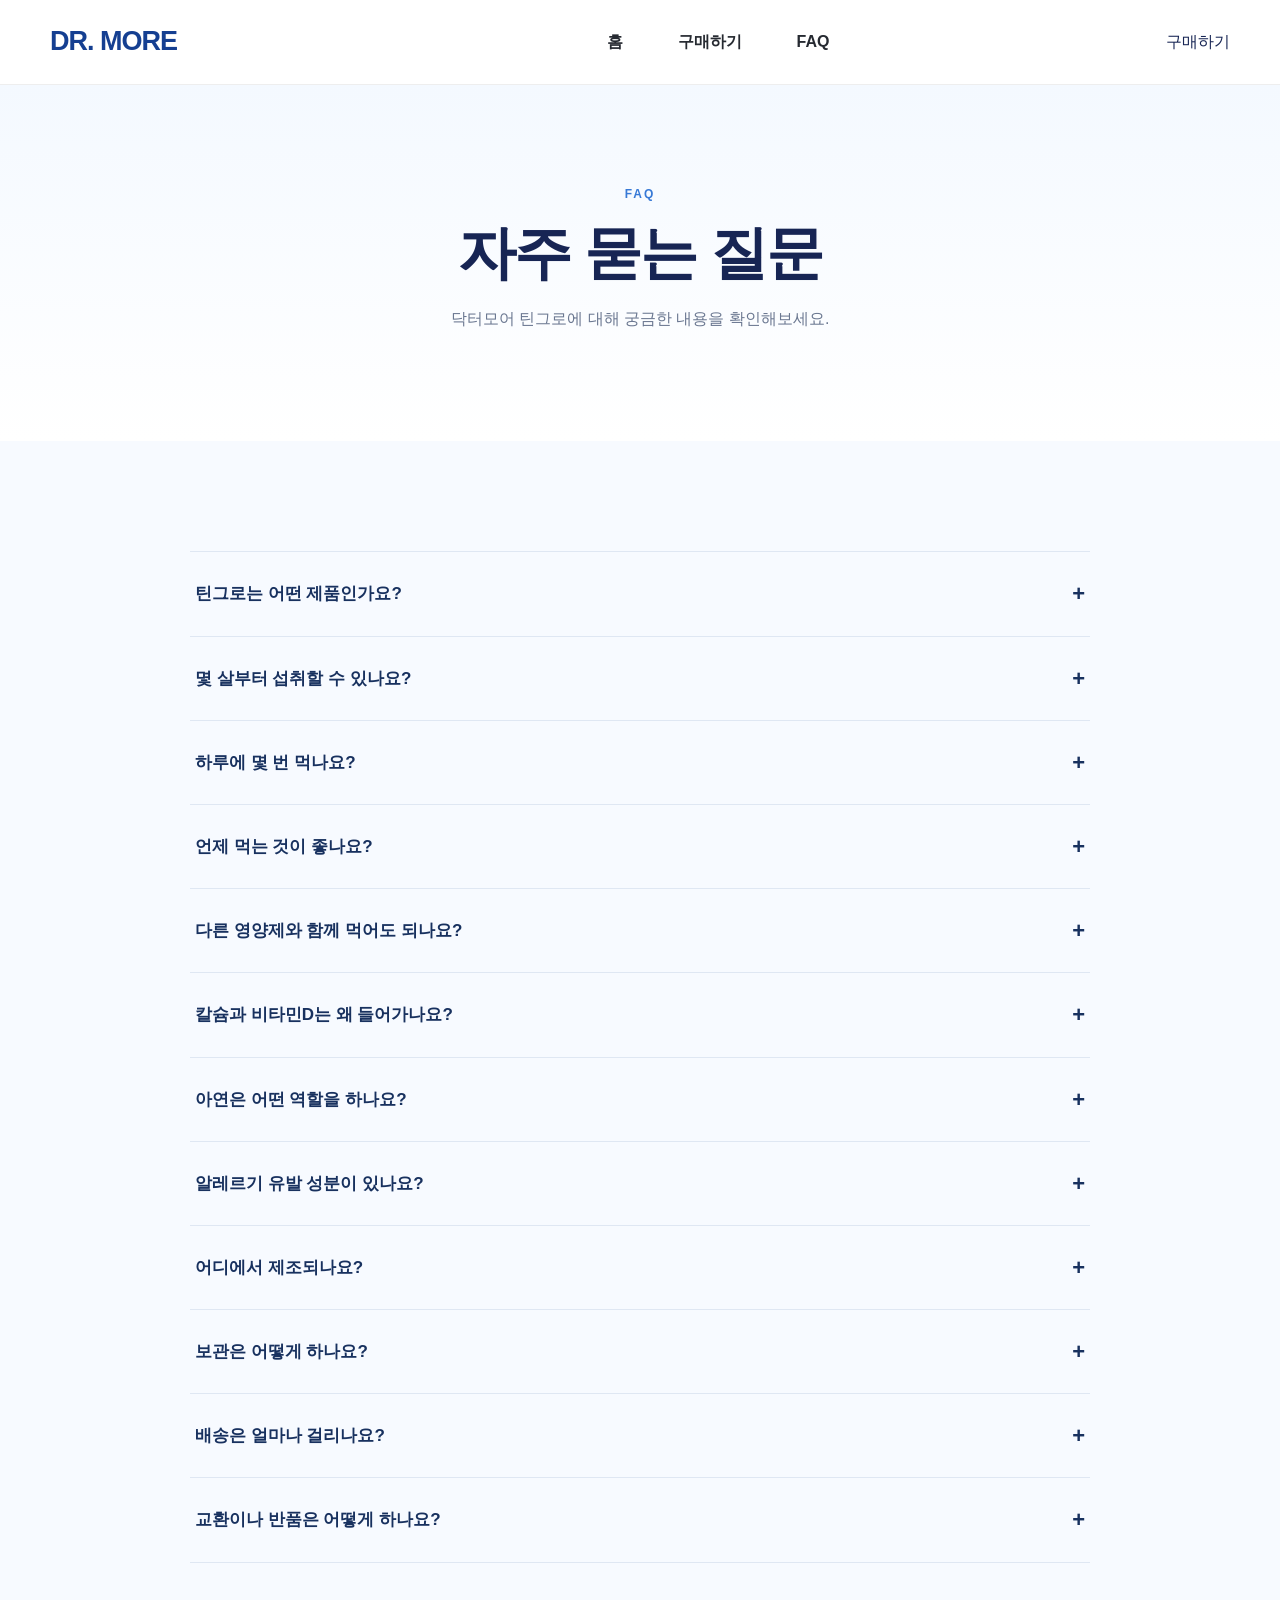
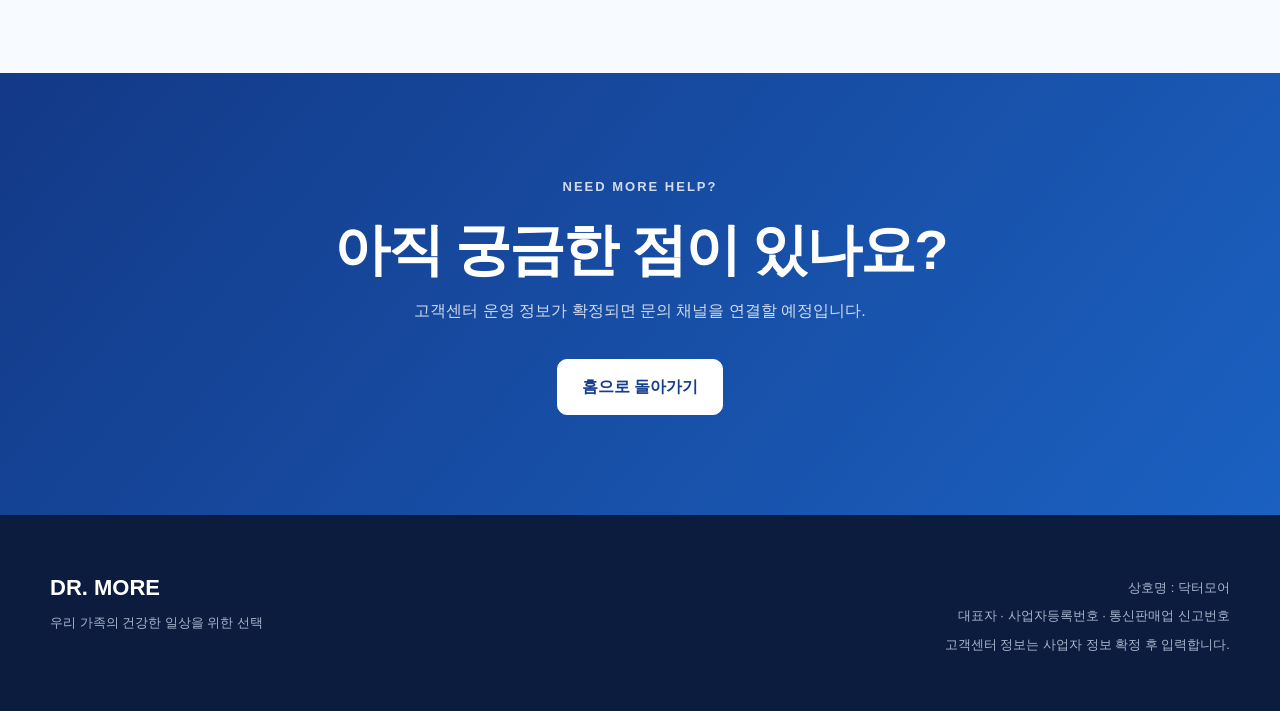
==== commit e572a330: "Update faq.html" ====
--- a/faq.html
+++ b/faq.html
@@ -24,7 +24,6 @@
 
         <nav class="nav-menu">
             <a href="index.html">홈</a>
-            <a href="product.html">틴그로</a>
             <a href="shop.html">구매하기</a>
             <a href="faq.html">FAQ</a>
         </nav>
